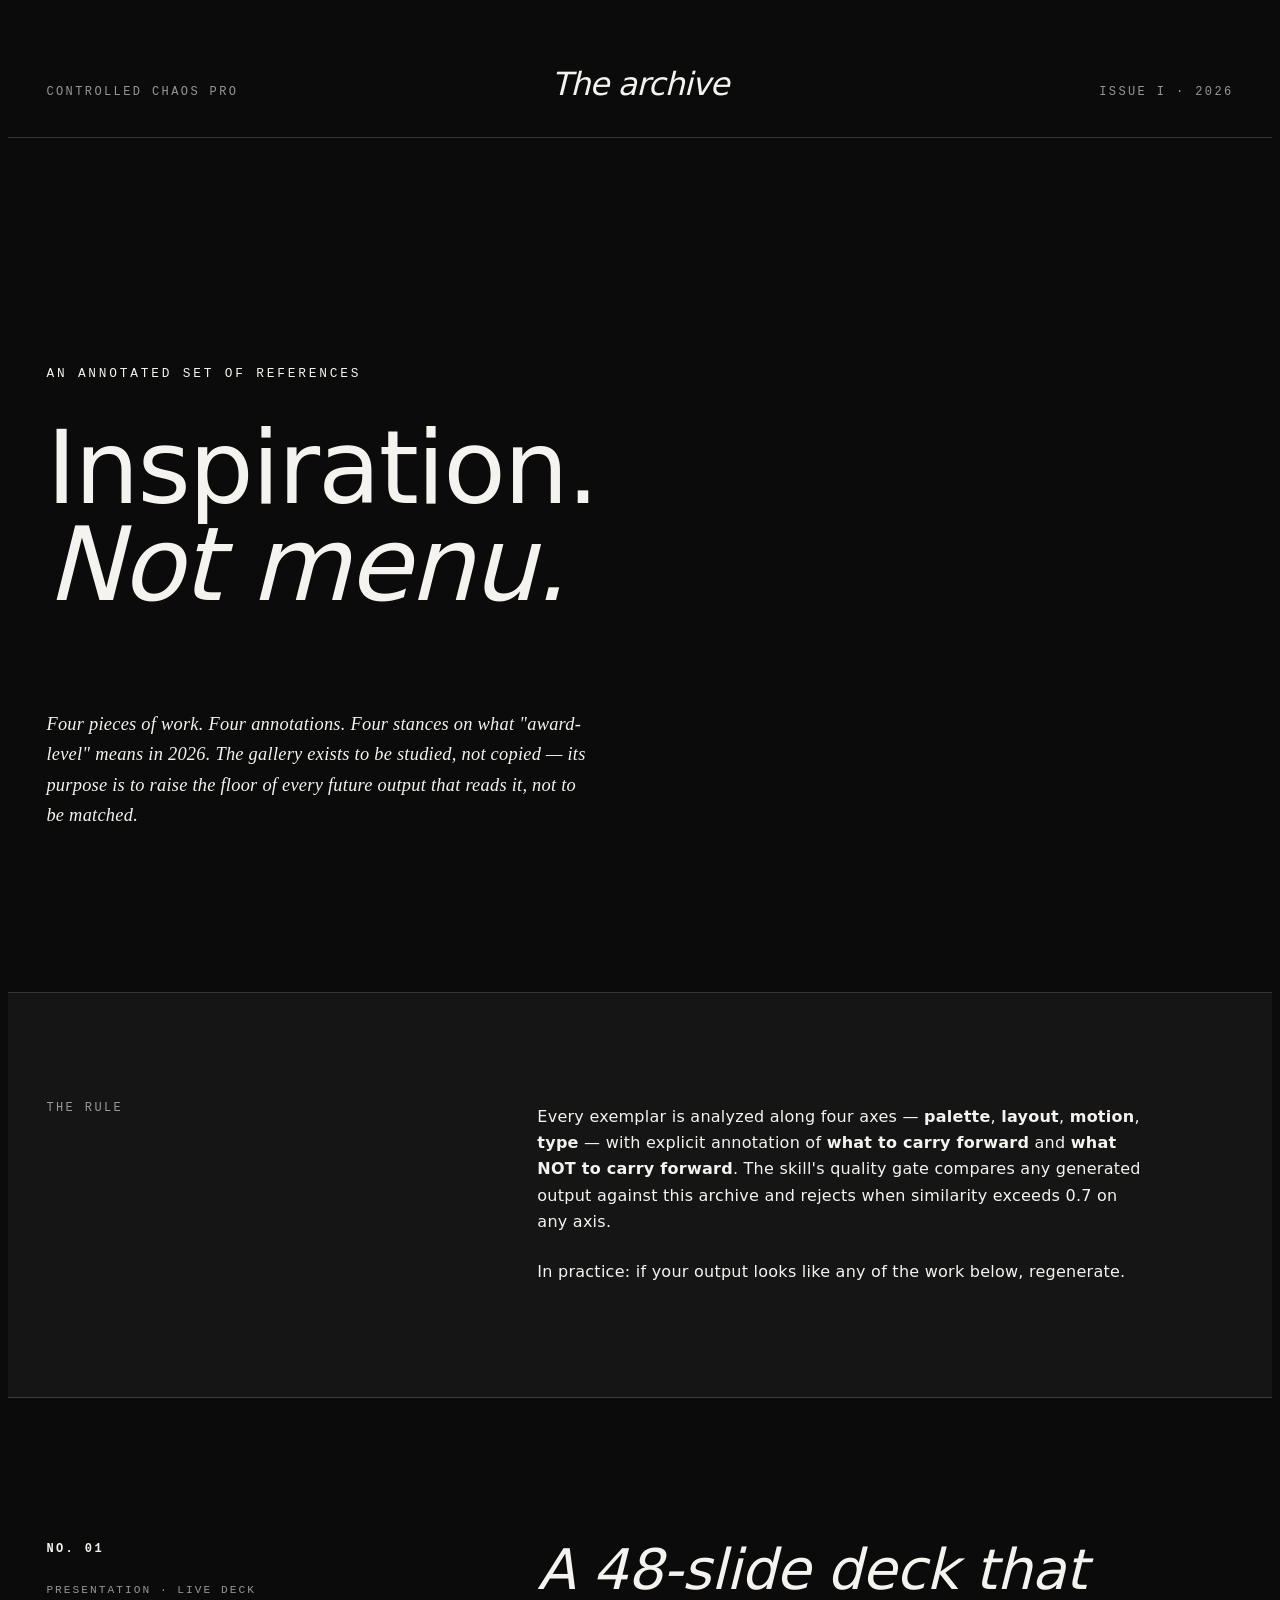
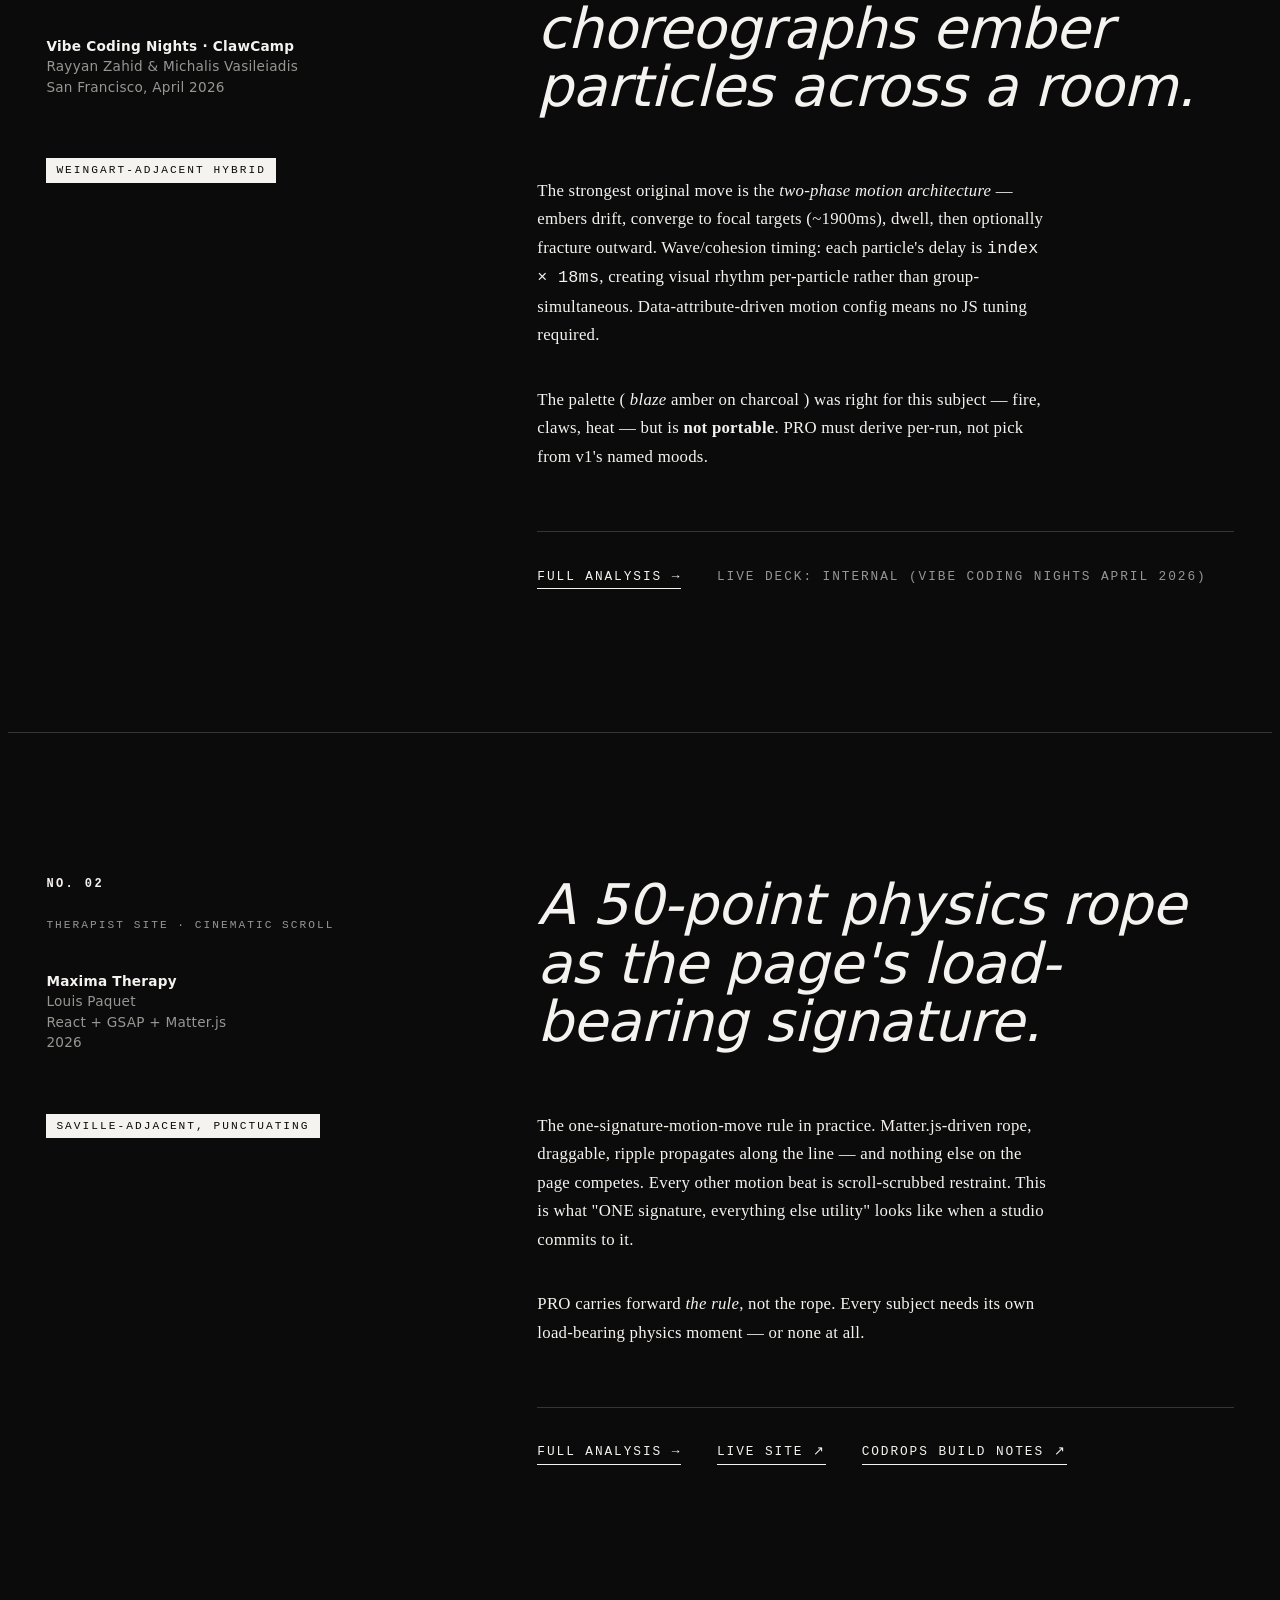
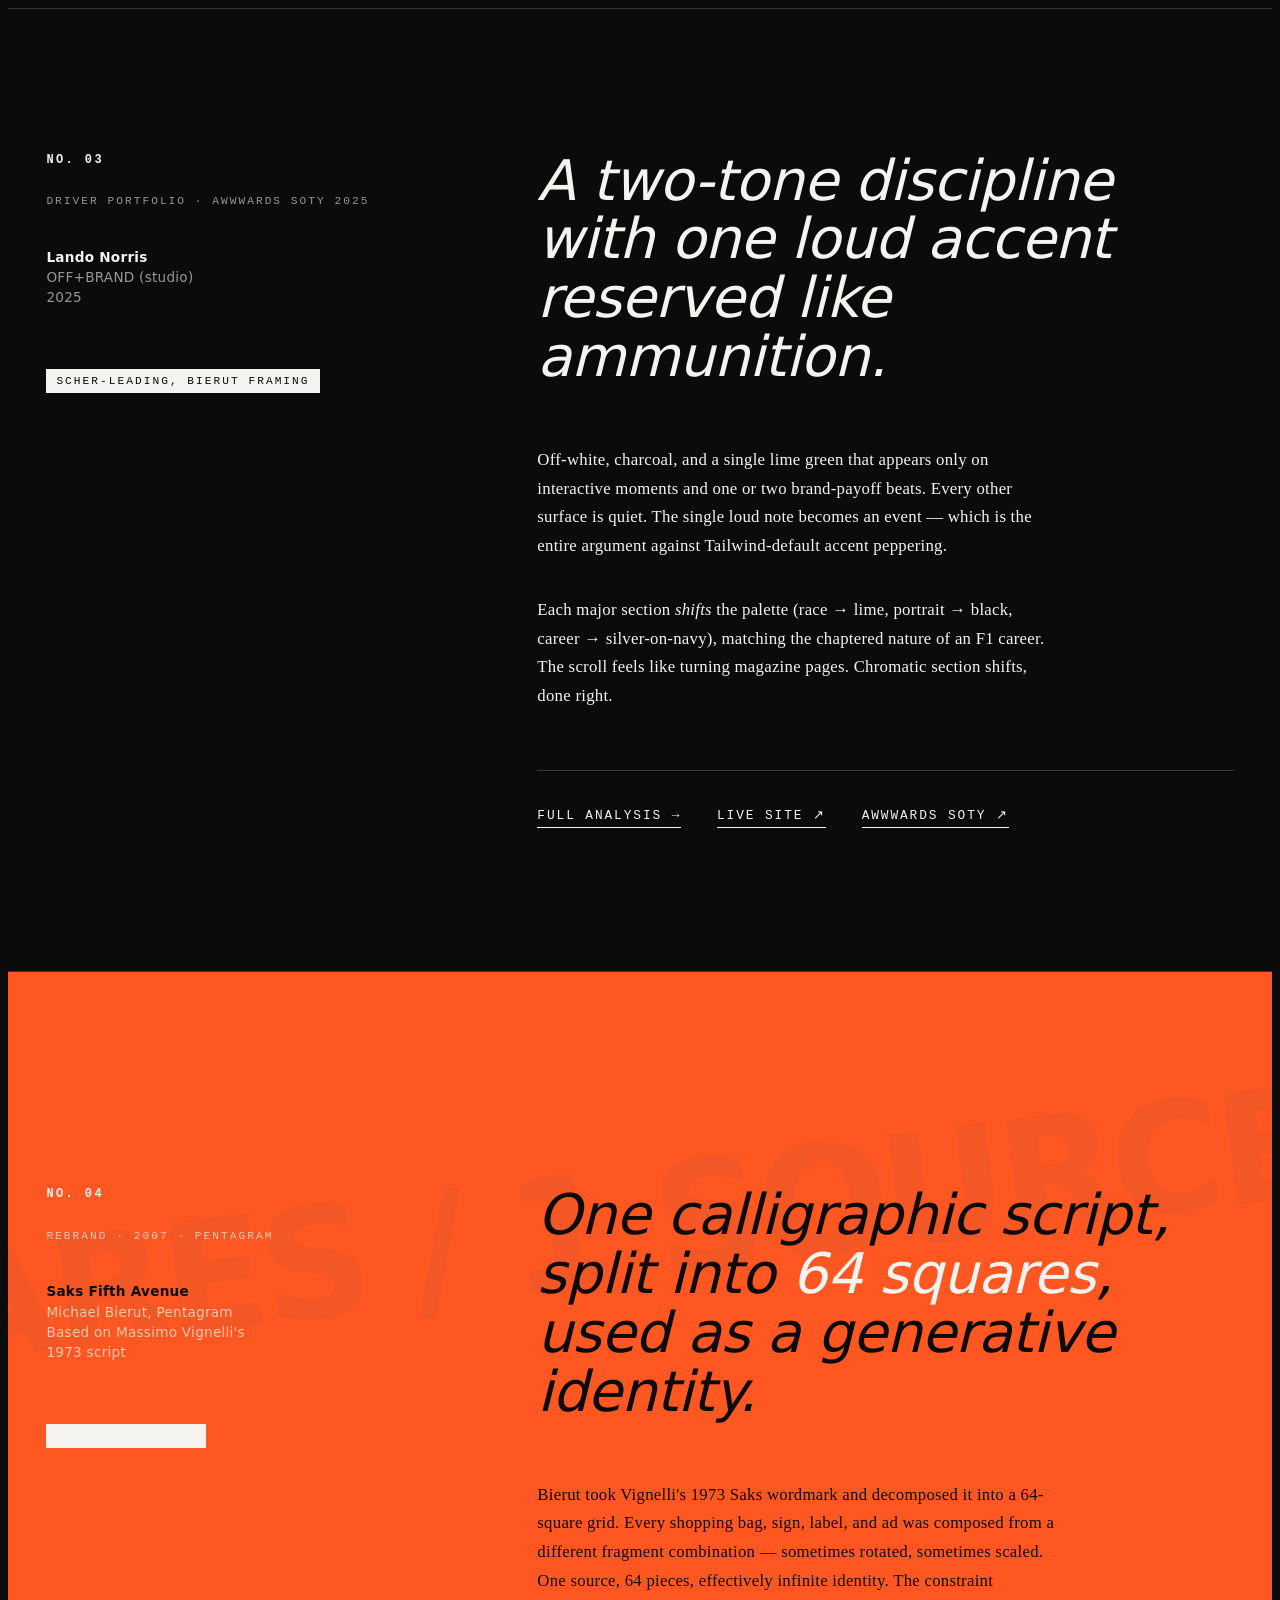
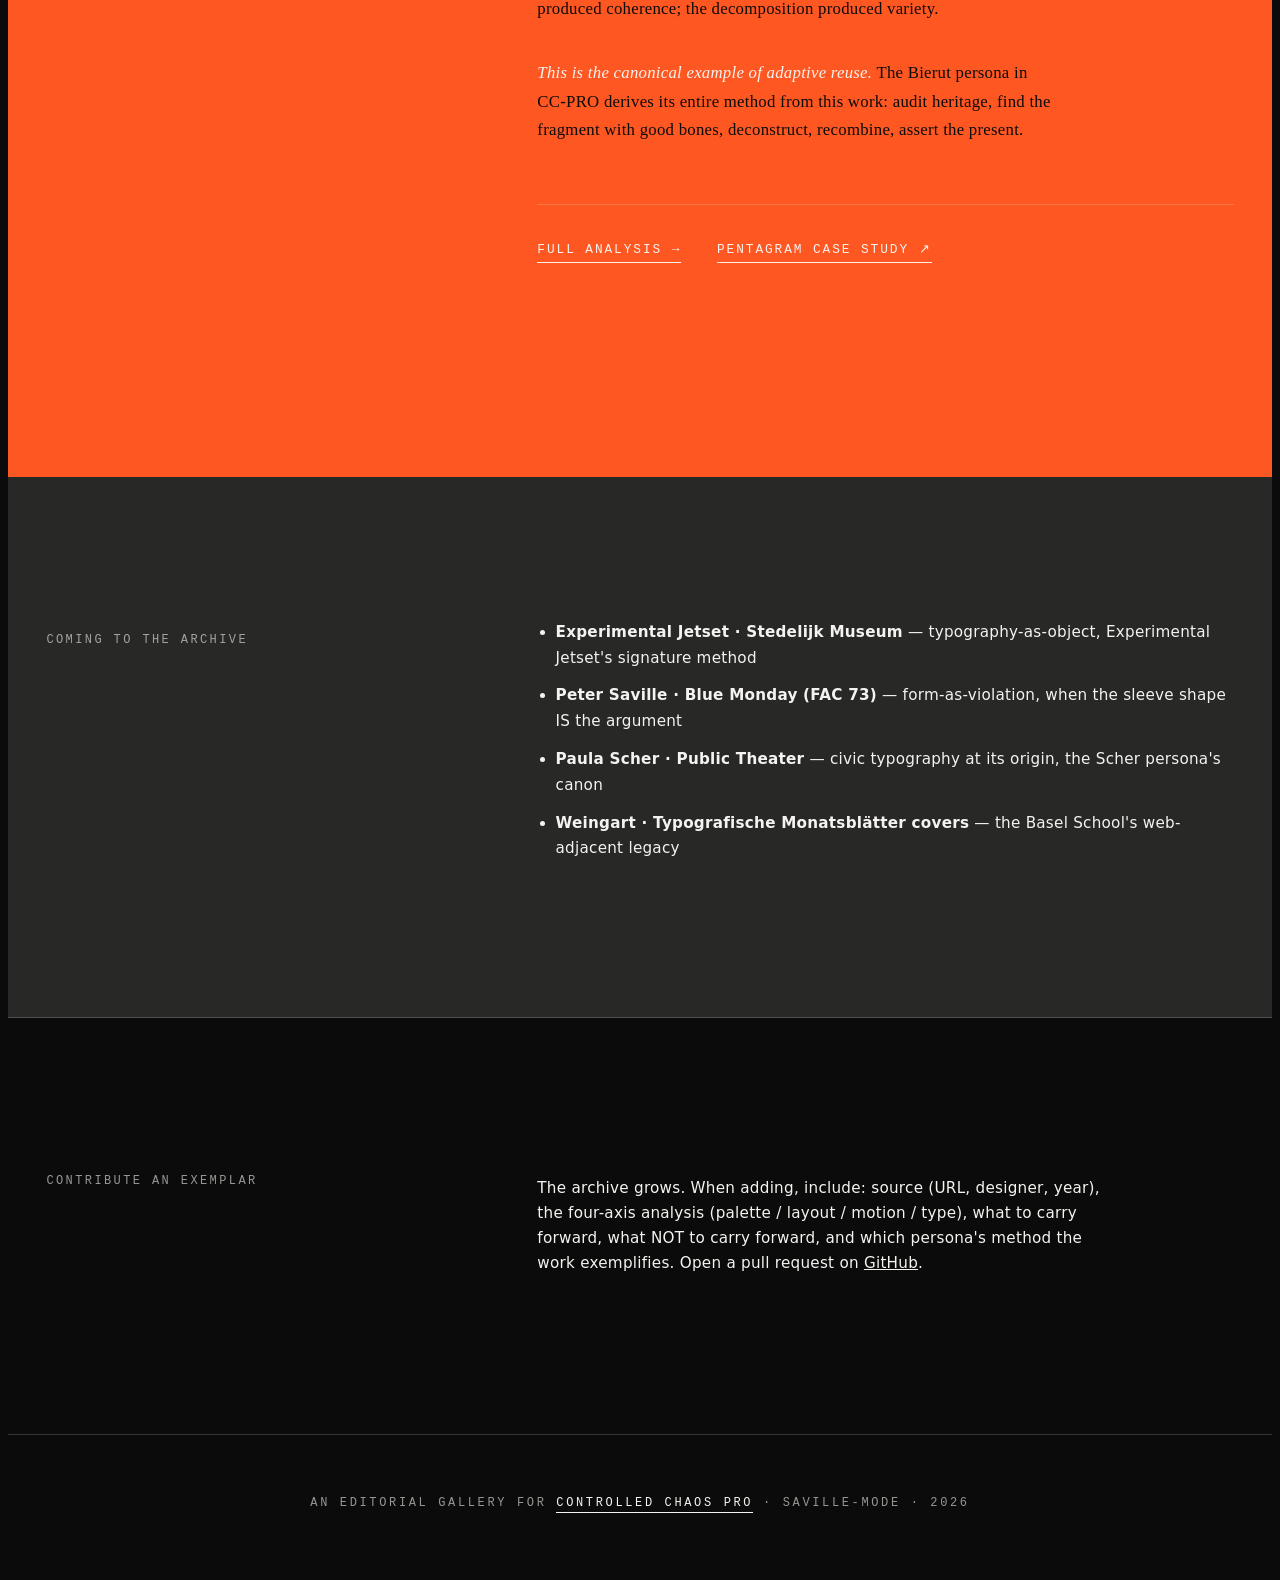
==== gallery/index.html @ a0f8e51d "Gallery: ship a visual editorial archive (Saville-mode) The gallery was text-only annotations. Every" ====
<!doctype html>
<html lang="en" style="
  --force-structure: 0.85;
  --force-density: 0.35;
  --force-warmth: 0.55;
  --force-stillness: 0.9;
  --force-volume: 0.3;
">
<head>
  <meta charset="utf-8">
  <title>The archive — annotated exemplars · Controlled Chaos PRO</title>
  <meta name="viewport" content="width=device-width, initial-scale=1">
  <meta name="description" content="The Controlled Chaos PRO gallery. Annotated exemplars of award-level web work — inspiration, not menu.">

  <!--
    PERSONA: Saville — source-before-style
    SUBJECT: The CC-PRO gallery itself — an archive of design heritage.
             Saville fits because the subject IS a set of sourced design
             artifacts; the page frames them editorially.
    METHOD:  Editorial treatment. Each exemplar as a sourced reference,
             framed with care, linked to its live site and its full
             analysis. No thumbnails (visual pattern-matching would
             defeat the "inspiration, not menu" rule).

    PALETTE DERIVATION: editorial warm-neutral. Paper cream, deep ink,
                        a sourced terracotta accent. Restraint first.
    TYPE:               editorial serif + clean sans. Two faces.
    MOTION CATEGORY:    ambient only — slow editorial fade-ins.
    MICROFEATURE:       editorial caption typography (Saville signature).
    DISCORD (Axiom II): one Weingart-mode section for the Saks exemplar
                        where the editorial voice breaks into layered
                        typography (the Bierut entry demands an honest
                        visual reference to the deconstruction method).
  -->

  <style>
    :root {
      --color-bg: #f4eedc;           /* editorial paper */
      --color-fg: #1c1a14;           /* ink */
      --color-accent: #a8543a;       /* terracotta — sourced warmth */
      --color-muted: #6b6558;
      --color-subtle: rgba(28, 26, 20, 0.06);
      --color-surface: rgba(168, 84, 58, 0.04);
      --color-border: rgba(28, 26, 20, 0.2);
      --color-discord: #1c1a14;

      --font-display: "Iowan Old Style", "Bembo", "Hoefler Text", Georgia, serif;
      --font-body: "Iowan Old Style", "Bembo", "Hoefler Text", Georgia, serif;
      --font-sans: "Inter", "Söhne", "Helvetica Neue", system-ui, sans-serif;
      --font-accent: "JetBrains Mono", ui-monospace, "SF Mono", monospace;
    }
  </style>

  <link rel="stylesheet" href="../tokens/forces.css">
  <link rel="stylesheet" href="../tokens/color.css">
  <link rel="stylesheet" href="../tokens/typography.css">
  <link rel="stylesheet" href="../tokens/layout.css">
  <link rel="stylesheet" href="../tokens/motion.css">

  <style>
    body {
      background: var(--color-bg);
      color: var(--color-fg);
      font-family: var(--font-body);
    }

    /* Masthead */
    .masthead {
      display: grid;
      grid-template-columns: 1fr auto 1fr;
      align-items: baseline;
      padding: var(--space-l) var(--gutter) var(--space-m);
      border-bottom: 1px solid var(--color-border);
      gap: var(--space-m);
    }
    .masthead__left,
    .masthead__right {
      font-family: var(--font-accent);
      font-size: 0.75rem;
      letter-spacing: 0.2em;
      text-transform: uppercase;
      color: var(--color-muted);
    }
    .masthead__right { text-align: right; }
    .masthead__title {
      font-family: var(--font-display);
      font-style: italic;
      font-weight: 400;
      font-size: clamp(1.4rem, 2.5vw, 2rem);
      margin: 0;
    }

    /* Hero */
    .hero {
      padding: var(--space-3xl) var(--gutter) var(--space-2xl);
      border-bottom: 1px solid var(--color-border);
    }
    .hero__kicker {
      font-family: var(--font-accent);
      font-size: 0.8rem;
      letter-spacing: 0.22em;
      text-transform: uppercase;
      color: var(--color-accent);
      margin-bottom: var(--space-m);
    }
    .hero__title {
      font-family: var(--font-display);
      font-weight: 400;
      font-size: clamp(3rem, 8vw, 7rem);
      line-height: 0.95;
      letter-spacing: -0.02em;
      margin: 0;
      max-width: 16ch;
    }
    .hero__title em {
      font-style: italic;
      color: var(--color-accent);
    }
    .hero__lede {
      margin-top: var(--space-xl);
      max-width: 60ch;
      font-size: 1.15rem;
      line-height: 1.65;
      color: var(--color-fg);
      font-style: italic;
    }

    /* The rule statement */
    .rule {
      padding: var(--space-xl) var(--gutter);
      border-bottom: 1px solid var(--color-border);
      background: var(--color-surface);
    }
    .rule__grid {
      display: grid;
      grid-template-columns: 1fr 2fr;
      gap: var(--space-2xl);
      max-width: 1200px;
      margin-inline: auto;
    }
    .rule__label {
      font-family: var(--font-accent);
      font-size: 0.75rem;
      letter-spacing: 0.2em;
      text-transform: uppercase;
      color: var(--color-muted);
    }
    .rule__body {
      font-family: var(--font-sans);
      font-size: 1rem;
      line-height: 1.65;
      color: var(--color-fg);
      max-width: 60ch;
    }
    .rule__body strong {
      color: var(--color-accent);
      font-weight: 600;
    }

    /* Exemplar entry */
    .entry {
      padding: var(--space-2xl) var(--gutter);
      border-bottom: 1px solid var(--color-border);
    }
    .entry__grid {
      display: grid;
      grid-template-columns: 1fr 2fr;
      gap: var(--space-2xl);
      max-width: 1200px;
      margin-inline: auto;
    }
    .entry__meta {
      display: flex;
      flex-direction: column;
      gap: var(--space-s);
    }
    .entry__num {
      font-family: var(--font-accent);
      font-size: 0.75rem;
      letter-spacing: 0.2em;
      text-transform: uppercase;
      color: var(--color-accent);
      font-weight: 700;
    }
    .entry__category {
      font-family: var(--font-accent);
      font-size: 0.7rem;
      letter-spacing: 0.18em;
      text-transform: uppercase;
      color: var(--color-muted);
    }
    .entry__attribution {
      font-family: var(--font-sans);
      font-size: 0.85rem;
      line-height: 1.5;
      color: var(--color-muted);
    }
    .entry__attribution strong {
      color: var(--color-fg);
      display: block;
      font-weight: 600;
    }
    .entry__title {
      font-family: var(--font-display);
      font-style: italic;
      font-weight: 400;
      font-size: clamp(2rem, 4.5vw, 3.5rem);
      line-height: 1.05;
      letter-spacing: -0.01em;
      margin: 0 0 var(--space-l);
    }
    .entry__annotation {
      font-size: 1.05rem;
      line-height: 1.7;
      color: var(--color-fg);
      max-width: 62ch;
      margin-bottom: var(--space-m);
    }
    .entry__annotation + .entry__annotation {
      margin-top: 0;
    }
    .entry__annotation em {
      color: var(--color-accent);
    }
    .entry__links {
      display: flex;
      flex-wrap: wrap;
      gap: var(--space-m);
      margin-top: var(--space-l);
      padding-top: var(--space-m);
      border-top: 1px solid var(--color-border);
      font-family: var(--font-accent);
      font-size: 0.8rem;
      letter-spacing: 0.15em;
      text-transform: uppercase;
    }
    .entry__links a {
      color: var(--color-accent);
      text-decoration: none;
      border-bottom: 1px solid var(--color-accent);
      padding-bottom: 2px;
      transition: opacity 200ms var(--ease-out);
    }
    .entry__links a:hover { opacity: 0.6; }
    .entry__links span {
      color: var(--color-muted);
      border-bottom: 1px solid transparent;
    }

    /* Persona tag — small editorial detail */
    .entry__persona {
      display: inline-block;
      font-family: var(--font-accent);
      font-size: 0.7rem;
      letter-spacing: 0.18em;
      text-transform: uppercase;
      color: var(--color-bg);
      background: var(--color-fg);
      padding: 4px 10px;
      margin-top: var(--space-s);
      align-self: flex-start;
    }

    /* DISCORD — Weingart-mode entry for Saks 2007 */
    .entry--discord {
      background: var(--color-discord);
      color: var(--color-bg);
      padding: var(--space-3xl) var(--gutter);
      border: none;
      position: relative;
      overflow: hidden;
    }
    .entry--discord .entry__num { color: var(--color-accent); }
    .entry--discord .entry__category,
    .entry--discord .entry__attribution,
    .entry--discord .entry__annotation {
      color: rgba(244, 238, 220, 0.75);
    }
    .entry--discord .entry__attribution strong { color: var(--color-bg); }
    .entry--discord .entry__title {
      color: var(--color-bg);
    }
    .entry--discord .entry__title em {
      color: var(--color-accent);
      font-style: italic;
    }
    .entry--discord .entry__annotation { color: var(--color-bg); }
    .entry--discord .entry__annotation em { color: var(--color-accent); }
    .entry--discord .entry__links {
      border-top-color: rgba(244, 238, 220, 0.2);
    }
    .entry--discord .entry__links a {
      color: var(--color-accent);
      border-bottom-color: var(--color-accent);
    }
    .entry--discord .entry__persona {
      background: var(--color-accent);
      color: var(--color-fg);
    }
    .entry--discord::before {
      content: "64 SQUARES / 1 SOURCE";
      position: absolute;
      top: 20%;
      right: -4%;
      font-family: var(--font-display);
      font-size: clamp(5rem, 12vw, 12rem);
      font-weight: 900;
      letter-spacing: -0.04em;
      color: rgba(168, 84, 58, 0.15);
      transform: rotate(-7deg);
      pointer-events: none;
      z-index: 0;
      line-height: 0.9;
      white-space: nowrap;
    }
    .entry--discord .entry__grid { position: relative; z-index: 1; }

    /* Roadmap / how to contribute */
    .footer-section {
      padding: var(--space-2xl) var(--gutter);
      border-bottom: 1px solid var(--color-border);
      background: var(--color-subtle);
    }
    .footer-section__grid {
      display: grid;
      grid-template-columns: 1fr 2fr;
      gap: var(--space-2xl);
      max-width: 1200px;
      margin-inline: auto;
    }
    .footer-section__label {
      font-family: var(--font-accent);
      font-size: 0.75rem;
      letter-spacing: 0.2em;
      text-transform: uppercase;
      color: var(--color-muted);
    }
    .footer-section ul {
      font-family: var(--font-sans);
      font-size: 0.95rem;
      line-height: 1.7;
      color: var(--color-fg);
      padding-left: 1.2em;
      margin: 0;
    }
    .footer-section li { margin-bottom: var(--space-2xs); }
    .footer-section li em { color: var(--color-accent); font-style: normal; font-weight: 600; }

    /* Signoff */
    .signoff {
      padding: var(--space-l) var(--gutter);
      text-align: center;
      font-family: var(--font-accent);
      font-size: 0.75rem;
      letter-spacing: 0.22em;
      text-transform: uppercase;
      color: var(--color-muted);
    }
    .signoff a {
      color: var(--color-accent);
      text-decoration: none;
      border-bottom: 1px solid var(--color-accent);
      padding-bottom: 2px;
    }

    @media (max-width: 768px) {
      .rule__grid,
      .entry__grid,
      .footer-section__grid { grid-template-columns: 1fr; gap: var(--space-m); }
      .masthead { grid-template-columns: 1fr; text-align: left; }
      .masthead__right { text-align: left; }
      .entry--discord::before { font-size: 4rem; opacity: 0.2; }
    }
  </style>
</head>

<body>

  <!-- MASTHEAD -->
  <header class="masthead">
    <span class="masthead__left">Controlled Chaos PRO</span>
    <h1 class="masthead__title">The archive</h1>
    <span class="masthead__right">Issue I · 2026</span>
  </header>

  <!-- HERO -->
  <section class="hero">
    <p class="hero__kicker m-reveal">An annotated set of references</p>
    <h2 class="hero__title m-reveal">
      Inspiration.<br>
      <em>Not menu.</em>
    </h2>
    <p class="hero__lede m-reveal">
      Four pieces of work. Four annotations. Four stances on what "award-level" means in 2026. The gallery exists to be studied, not copied — its purpose is to raise the floor of every future output that reads it, not to be matched.
    </p>
  </section>

  <!-- THE RULE -->
  <section class="rule">
    <div class="rule__grid">
      <p class="rule__label m-reveal">The rule</p>
      <div class="rule__body m-reveal">
        <p>
          Every exemplar is analyzed along four axes — <strong>palette</strong>, <strong>layout</strong>, <strong>motion</strong>, <strong>type</strong> — with explicit annotation of <strong>what to carry forward</strong> and <strong>what NOT to carry forward</strong>. The skill's quality gate compares any generated output against this archive and rejects when similarity exceeds 0.7 on any axis.
        </p>
        <p style="margin-top: var(--space-s);">
          In practice: if your output looks like any of the work below, regenerate.
        </p>
      </div>
    </div>
  </section>

  <!-- ENTRY 01 — ClawCamp -->
  <article class="entry">
    <div class="entry__grid">
      <div class="entry__meta m-reveal">
        <span class="entry__num">No. 01</span>
        <span class="entry__category">Presentation · Live deck</span>
        <p class="entry__attribution">
          <strong>Vibe Coding Nights · ClawCamp</strong>
          Rayyan Zahid &amp; Michalis Vasileiadis<br>
          San Francisco, April 2026
        </p>
        <span class="entry__persona">Weingart-adjacent hybrid</span>
      </div>

      <div class="m-reveal">
        <h3 class="entry__title">A 48-slide deck that choreographs <em>ember particles</em> across a room.</h3>
        <p class="entry__annotation">
          The strongest original move is the <em>two-phase motion architecture</em> — embers drift, converge to focal targets (~1900ms), dwell, then optionally fracture outward. Wave/cohesion timing: each particle's delay is <code>index × 18ms</code>, creating visual rhythm per-particle rather than group-simultaneous. Data-attribute-driven motion config means no JS tuning required.
        </p>
        <p class="entry__annotation">
          The palette ( <em>blaze</em> amber on charcoal ) was right for this subject — fire, claws, heat — but is <strong>not portable</strong>. PRO must derive per-run, not pick from v1's named moods.
        </p>
        <nav class="entry__links">
          <a href="./clawcamp.md">Full analysis →</a>
          <span>Live deck: internal (Vibe Coding Nights April 2026)</span>
        </nav>
      </div>
    </div>
  </article>

  <!-- ENTRY 02 — Maxima Therapy -->
  <article class="entry">
    <div class="entry__grid">
      <div class="entry__meta m-reveal">
        <span class="entry__num">No. 02</span>
        <span class="entry__category">Therapist site · Cinematic scroll</span>
        <p class="entry__attribution">
          <strong>Maxima Therapy</strong>
          Louis Paquet<br>
          React + GSAP + Matter.js<br>
          2026
        </p>
        <span class="entry__persona">Saville-adjacent, punctuating</span>
      </div>

      <div class="m-reveal">
        <h3 class="entry__title">A 50-point <em>physics rope</em> as the page's load-bearing signature.</h3>
        <p class="entry__annotation">
          The one-signature-motion-move rule in practice. Matter.js-driven rope, draggable, ripple propagates along the line — and nothing else on the page competes. Every other motion beat is scroll-scrubbed restraint. This is what "ONE signature, everything else utility" looks like when a studio commits to it.
        </p>
        <p class="entry__annotation">
          PRO carries forward <em>the rule</em>, not the rope. Every subject needs its own load-bearing physics moment — or none at all.
        </p>
        <nav class="entry__links">
          <a href="./maxima-therapy.md">Full analysis →</a>
          <a href="https://maxima-therapy.com" target="_blank" rel="noopener">Live site ↗</a>
          <a href="https://tympanus.net/codrops/2026/04/06/building-the-maxima-therapy-website-react-gsap-and-dabbling-with-ai/" target="_blank" rel="noopener">Codrops build notes ↗</a>
        </nav>
      </div>
    </div>
  </article>

  <!-- ENTRY 03 — Lando Norris -->
  <article class="entry">
    <div class="entry__grid">
      <div class="entry__meta m-reveal">
        <span class="entry__num">No. 03</span>
        <span class="entry__category">Driver portfolio · Awwwards SOTY 2025</span>
        <p class="entry__attribution">
          <strong>Lando Norris</strong>
          OFF+BRAND (studio)<br>
          2025
        </p>
        <span class="entry__persona">Scher-leading, Bierut framing</span>
      </div>

      <div class="m-reveal">
        <h3 class="entry__title">A <em>two-tone discipline</em> with one loud accent reserved like ammunition.</h3>
        <p class="entry__annotation">
          Off-white, charcoal, and a single lime green that appears only on interactive moments and one or two brand-payoff beats. Every other surface is quiet. The single loud note becomes an event — which is the entire argument against Tailwind-default accent peppering.
        </p>
        <p class="entry__annotation">
          Each major section <em>shifts</em> the palette (race → lime, portrait → black, career → silver-on-navy), matching the chaptered nature of an F1 career. The scroll feels like turning magazine pages. Chromatic section shifts, done right.
        </p>
        <nav class="entry__links">
          <a href="./lando-norris.md">Full analysis →</a>
          <a href="https://landonorris.com" target="_blank" rel="noopener">Live site ↗</a>
          <a href="https://www.awwwards.com/annual-awards-2025/site-of-the-year" target="_blank" rel="noopener">Awwwards SOTY ↗</a>
        </nav>
      </div>
    </div>
  </article>

  <!-- ENTRY 04 — Saks 2007 (DISCORD — the one Weingart-mode entry) -->
  <article class="entry entry--discord">
    <div class="entry__grid">
      <div class="entry__meta m-reveal">
        <span class="entry__num">No. 04</span>
        <span class="entry__category">Rebrand · 2007 · Pentagram</span>
        <p class="entry__attribution">
          <strong>Saks Fifth Avenue</strong>
          Michael Bierut, Pentagram<br>
          Based on Massimo Vignelli's<br>
          1973 script
        </p>
        <span class="entry__persona">The Bierut canon</span>
      </div>

      <div class="m-reveal">
        <h3 class="entry__title">
          One calligraphic script, split into <em>64 squares</em>, used as a generative identity.
        </h3>
        <p class="entry__annotation">
          Bierut took Vignelli's 1973 Saks wordmark and decomposed it into a 64-square grid. Every shopping bag, sign, label, and ad was composed from a different fragment combination — sometimes rotated, sometimes scaled. One source, 64 pieces, effectively infinite identity. The constraint produced coherence; the decomposition produced variety.
        </p>
        <p class="entry__annotation">
          <em>This is the canonical example of adaptive reuse.</em> The Bierut persona in CC-PRO derives its entire method from this work: audit heritage, find the fragment with good bones, deconstruct, recombine, assert the present.
        </p>
        <nav class="entry__links">
          <a href="./saks-2007.md">Full analysis →</a>
          <a href="https://www.pentagram.com/work/saks-fifth-avenue" target="_blank" rel="noopener">Pentagram case study ↗</a>
        </nav>
      </div>
    </div>
  </article>

  <!-- ROADMAP -->
  <section class="footer-section">
    <div class="footer-section__grid">
      <p class="footer-section__label m-reveal">Coming to the archive</p>
      <div class="m-reveal">
        <ul>
          <li><em>Experimental Jetset · Stedelijk Museum</em> — typography-as-object, Experimental Jetset's signature method</li>
          <li><em>Peter Saville · Blue Monday (FAC 73)</em> — form-as-violation, when the sleeve shape IS the argument</li>
          <li><em>Paula Scher · Public Theater</em> — civic typography at its origin, the Scher persona's canon</li>
          <li><em>Weingart · Typografische Monatsblätter covers</em> — the Basel School's web-adjacent legacy</li>
        </ul>
      </div>
    </div>
  </section>

  <!-- HOW TO CONTRIBUTE -->
  <section class="footer-section" style="background: var(--color-bg);">
    <div class="footer-section__grid">
      <p class="footer-section__label m-reveal">Contribute an exemplar</p>
      <div class="m-reveal">
        <p style="font-family: var(--font-sans); font-size: 0.95rem; line-height: 1.65; color: var(--color-fg); max-width: 60ch;">
          The archive grows. When adding, include: source (URL, designer, year), the four-axis analysis (palette / layout / motion / type), what to carry forward, what NOT to carry forward, and which persona's method the work exemplifies. Open a pull request on <a href="https://github.com/RayyanZahid/controlled-chaos-pro" style="color: var(--color-accent);">GitHub</a>.
        </p>
      </div>
    </div>
  </section>

  <!-- SIGNOFF -->
  <footer class="signoff">
    An editorial gallery for <a href="../SKILL.md">Controlled Chaos PRO</a> · Saville-mode · 2026
  </footer>

  <script>
    const io = new IntersectionObserver((entries) => {
      entries.forEach(entry => {
        if (entry.isIntersecting) entry.target.classList.add('--visible');
      });
    }, { threshold: 0.15, rootMargin: '0px 0px -8% 0px' });

    document.querySelectorAll('.m-reveal, .m-stagger, .m-clip-up, .m-scale-in')
      .forEach(el => io.observe(el));
  </script>
</body>
</html>
---- tokens/forces.css ----
/* ==========================================================================
   Forces — continuous spectrums that derive every downstream value.

   A composition is a position on 5 spectrums (0 to 1). Setting the forces
   automatically derives spacing, radius, tracking, motion duration,
   border weight, contrast — via calc() without additional CSS.

   PRO note: v1's named presets (kinetic, brutalist, swiss, etc.) are
   intentionally removed. Forces are set PER-COMPOSITION on <html> by the
   generator, based on the subject and chosen persona — never from a menu.
   ========================================================================== */

:root {
  /* ---- The 5 spectrums (0 = left pole, 1 = right pole) ---- */

  /* Structure ↔ Disruption
     0 = pure chaos (Weingart violation zone)
     1 = rigid grid (Swiss, Rams) */
  --force-structure: 0.5;

  /* Density ↔ Breath
     0 = airy editorial space (Saville)
     1 = packed information density */
  --force-density: 0.5;

  /* Warmth ↔ Edge
     0 = cold/mechanical (Rams)
     1 = organic/human (Saville, Bierut) */
  --force-warmth: 0.5;

  /* Stillness ↔ Motion
     0 = kinetic (Weingart)
     1 = monumental calm (Rams, Saville) */
  --force-stillness: 0.5;

  /* Whisper ↔ Shout
     0 = barely there (Rams)
     1 = maximum volume (Scher, Weingart) */
  --force-volume: 0.5;

  /* ---- Derived values — recalculate automatically when forces change ---- */

  /* Spacing scale (density inverse — airy = larger spaces) */
  --force-space-scale: calc(1 + (1 - var(--force-density)) * 0.75);

  /* Border radius (warmth — cold = sharp, warm = rounded) */
  --force-radius-base: calc(var(--force-warmth) * 8px);
  --force-radius-lg: calc(var(--force-warmth) * 16px);

  /* Letter tracking (volume inverse — whisper = loose, shout = tight) */
  --force-tracking-body: calc((1 - var(--force-volume)) * 0.02em);
  --force-tracking-display: calc(-0.02em - var(--force-volume) * 0.03em);

  /* Motion duration scale (stillness — kinetic = fast, monumental = slow) */
  --force-motion-scale: calc(0.4 + var(--force-stillness) * 1.4);

  /* Border weight (structure — chaos = hairline, rigid = heavy) */
  --force-border-weight: calc(0.5px + var(--force-structure) * 1.5px);

  /* Line height (density inverse — airy = loose, packed = tight) */
  --force-leading: calc(1.2 + (1 - var(--force-density)) * 0.4);

  /* Hierarchy compression (volume — whisper = flat, shout = dramatic scale jumps) */
  --force-hierarchy: calc(1 + var(--force-volume) * 1.5);
}

/* Reduced motion — scale all force-derived durations to instant */
@media (prefers-reduced-motion: reduce) {
  :root {
    --force-motion-scale: 0.01;
  }
}
---- tokens/color.css ----
/* ==========================================================================
   Color — primitives for subject-derived palette composition.

   PRO philosophy: there are NO named moods here. v1 shipped 8 (void, dusk,
   signal, earth, frost, blaze, bruise, concrete) — PRO rejects that because
   menu selection is the primary source of pattern fatigue.

   This file provides the MACHINERY for palette composition. Per-composition
   palettes are derived from the subject (Saville from an anchor; Bierut from
   heritage) and set as inline CSS variables on :root or a scoped element.

   The generator sets the following per composition:
     --color-bg, --color-fg, --color-accent, --color-muted,
     --color-subtle, --color-surface, --color-border, --color-discord

   Fallbacks below use an achromatic safety net so the page renders before
   subject-derived palette is applied.
   ========================================================================== */

:root {
  /* Achromatic defaults — render safely before generator sets subject palette */
  --color-bg: #0b0b0b;
  --color-fg: #f5f3ef;
  --color-accent: #f5f3ef;
  --color-muted: rgba(245, 243, 239, 0.6);
  --color-subtle: rgba(245, 243, 239, 0.12);
  --color-surface: rgba(245, 243, 239, 0.04);
  --color-border: rgba(245, 243, 239, 0.18);
  --color-discord: #ff5722;

  /* Contrast token — derived from force-volume for accent boost */
  --color-accent-boost: calc(var(--force-volume, 0.5) * 0.2);
}

/* ---- Base page ---- */

html, body {
  background: var(--color-bg);
  color: var(--color-fg);
}

/* ---- Selection — cheapest craft-read on the list ---- */

::selection {
  background: var(--color-accent);
  color: var(--color-bg);
  text-shadow: none;
}

/* ---- Grain overlay primitive ----
   Use deliberately, not by default. Dark-field heroes only.
   Apply by adding data-grain="true" to <html> or a scoped element.
   Weighted at 3% — adjust per composition (2-4% is the safe range). */

[data-grain="true"]::after {
  content: "";
  position: fixed;
  inset: 0;
  pointer-events: none;
  z-index: 999;
  opacity: 0.03;
  background-image: url("data:image/svg+xml;utf8,<svg xmlns='http://www.w3.org/2000/svg' width='200' height='200'><filter id='n'><feTurbulence type='fractalNoise' baseFrequency='0.85' numOctaves='2' stitchTiles='stitch'/></filter><rect width='100%25' height='100%25' filter='url(%23n)'/></svg>");
  mix-blend-mode: overlay;
}

/* ---- Focus ring — always subject-palette aware ---- */

:focus-visible {
  outline: 2px solid var(--color-accent);
  outline-offset: 3px;
}

/* ---- Utility classes for when subject palette is set ---- */

.bg-surface { background: var(--color-surface); }
.bg-bg { background: var(--color-bg); }
.fg-muted { color: var(--color-muted); }
.fg-accent { color: var(--color-accent); }
.fg-discord { color: var(--color-discord); }
.border { border: var(--force-border-weight, 1px) solid var(--color-border); }

/* ==========================================================================
   How to derive a palette (for the generator — read when composing)

   1. Saville — from a cultural anchor:
      - Sample 3-5 colors directly from the anchor image
      - Set --color-bg from the anchor's dominant background
      - Set --color-fg from its highest-contrast foreground
      - Set --color-accent from its brightest/most specific color
      - Set --color-discord from a color the anchor hints at but doesn't foreground
        (if roses: a single thorn-green streak; if a manifesto: redaction black)

   2. Scher — from the civic-scale phrase:
      - High contrast always. Two non-colors + one loud accent.
      - The accent is reserved for the phrase only or the CTA only — never both

   3. Rams — restraint:
      - Near-monochromatic. One accent at most, used only for interactive states.
      - Achromatic defaults above are already Rams-compatible

   4. Weingart — CMYK printer misregistration:
      - 2-3 colors with one deliberately "off-register" accent
      - Consider setting --color-discord to a color shifted 2-4° on the hue wheel
        from --color-accent (creates the aberration effect)

   5. Bierut — from heritage:
      - Audit existing brand assets
      - Sample directly from archival materials
      - Never invent; always extract

   The generator MUST justify every color choice against the subject.
   If a color cannot be defended, it is the wrong color.
   ========================================================================== */
---- tokens/typography.css ----
/* ==========================================================================
   Typography — voice primitives, not preset menus.

   PRO philosophy: v1 shipped 5 named voices (monument, editorial, swiss,
   brutalist, expressive) coupled to specific typefaces. PRO provides the
   CLASSES and the PROPERTIES but expects the generator to set the actual
   font-family per composition, derived from the subject.

   Setting --font-display, --font-body, --font-accent on :root is the
   generator's responsibility (e.g., Saville might set these to a 1970s
   Grotesque + Garamond; Weingart might set them to Helvetica Neue + Times).

   This file provides:
     - A fluid type scale (viewport-responsive)
     - Tracking and leading utilities
     - Optical-sizing and weight utilities
     - Composition primitives (eyebrow, caption, pull-quote)
   ========================================================================== */

:root {
  /* Font family roles — generator sets these per composition.
     Fallbacks are system-ui so unset pages render readably. */
  --font-display: ui-sans-serif, system-ui, -apple-system, sans-serif;
  --font-body: ui-serif, Georgia, "Times New Roman", serif;
  --font-accent: ui-monospace, "SF Mono", "Menlo", monospace;

  /* Fluid type scale — clamp(min, preferred, max)
     Scale is multiplied by --force-hierarchy from forces.css */
  --type-micro: clamp(0.68rem, 0.65rem + 0.2vw, 0.75rem);
  --type-caption: clamp(0.78rem, 0.72rem + 0.35vw, 0.9rem);
  --type-body-small: clamp(0.875rem, 0.82rem + 0.35vw, 1rem);
  --type-body: clamp(1rem, 0.94rem + 0.4vw, 1.125rem);
  --type-lede: clamp(1.25rem, 1.15rem + 0.6vw, 1.5rem);
  --type-subhead: clamp(1.75rem, 1.5rem + 1.3vw, 2.5rem);
  --type-headline: clamp(2.5rem, 2rem + 2.8vw, 4.5rem);
  --type-display: clamp(4rem, 3rem + 6vw, 8rem);
  --type-massive: clamp(6rem, 4rem + 12vw, 15rem);
  --type-civic: clamp(8rem, 5rem + 18vw, 22rem);

  /* Letter-tracking scale */
  --tracking-mega: -0.04em;
  --tracking-tight: -0.02em;
  --tracking-snug: -0.01em;
  --tracking-normal: 0;
  --tracking-wide: 0.04em;
  --tracking-wider: 0.08em;
  --tracking-widest: 0.16em;

  /* Leading scale */
  --leading-crush: 0.9;
  --leading-tight: 1.05;
  --leading-snug: 1.2;
  --leading-normal: 1.4;
  --leading-relaxed: 1.6;
  --leading-loose: 1.8;

  /* Weights (for variable fonts) */
  --weight-thin: 100;
  --weight-light: 300;
  --weight-regular: 400;
  --weight-medium: 500;
  --weight-semibold: 600;
  --weight-bold: 700;
  --weight-black: 900;

  /* Reading measure */
  --measure-narrow: 35ch;
  --measure-body: 55ch;
  --measure-wide: 75ch;
}

/* ==========================================================================
   Voice composition classes — generator COMPOSES these, not picks a preset.

   Each class sets ONE dimension (family OR scale OR weight OR tracking).
   Apply multiple classes to compose a voice. A Saville eyebrow might be:
     class="t-accent t-caption t-wide t-smallcaps"
   A Scher headline might be:
     class="t-display t-civic t-tight t-black"
   ========================================================================== */

/* ---- Family role ---- */
.t-display { font-family: var(--font-display); }
.t-body { font-family: var(--font-body); }
.t-accent { font-family: var(--font-accent); }

/* ---- Scale ---- */
.t-micro { font-size: var(--type-micro); }
.t-caption { font-size: var(--type-caption); }
.t-body-small { font-size: var(--type-body-small); }
.t-body { font-size: var(--type-body); }
.t-lede { font-size: var(--type-lede); }
.t-subhead { font-size: var(--type-subhead); }
.t-headline { font-size: var(--type-headline); }
.t-display-size { font-size: var(--type-display); }
.t-massive { font-size: var(--type-massive); }
.t-civic { font-size: var(--type-civic); }

/* ---- Weight ---- */
.t-thin { font-weight: var(--weight-thin); }
.t-light { font-weight: var(--weight-light); }
.t-regular { font-weight: var(--weight-regular); }
.t-medium { font-weight: var(--weight-medium); }
.t-semibold { font-weight: var(--weight-semibold); }
.t-bold { font-weight: var(--weight-bold); }
.t-black { font-weight: var(--weight-black); }

/* ---- Tracking ---- */
.t-track-mega { letter-spacing: var(--tracking-mega); }
.t-track-tight { letter-spacing: var(--tracking-tight); }
.t-track-snug { letter-spacing: var(--tracking-snug); }
.t-track-normal { letter-spacing: var(--tracking-normal); }
.t-track-wide { letter-spacing: var(--tracking-wide); }
.t-track-wider { letter-spacing: var(--tracking-wider); }
.t-track-widest { letter-spacing: var(--tracking-widest); }

/* ---- Leading ---- */
.t-lead-crush { line-height: var(--leading-crush); }
.t-lead-tight { line-height: var(--leading-tight); }
.t-lead-snug { line-height: var(--leading-snug); }
.t-lead-normal { line-height: var(--leading-normal); }
.t-lead-relaxed { line-height: var(--leading-relaxed); }

/* ---- Style ---- */
.t-italic { font-style: italic; }
.t-smallcaps { font-variant: small-caps; letter-spacing: var(--tracking-wider); }
.t-uppercase { text-transform: uppercase; }
.t-lowercase { text-transform: lowercase; }

/* ---- Measure ---- */
.t-measure-narrow { max-width: var(--measure-narrow); }
.t-measure-body { max-width: var(--measure-body); }
.t-measure-wide { max-width: var(--measure-wide); }

/* ==========================================================================
   Composition primitives — named compositions that recur across personas
   but remain overridable per subject.
   ========================================================================== */

/* Eyebrow — small, wide-tracked, often uppercase */
.eyebrow {
  font-family: var(--font-accent);
  font-size: var(--type-caption);
  font-weight: var(--weight-medium);
  letter-spacing: var(--tracking-widest);
  text-transform: uppercase;
  color: var(--color-muted);
}

/* Caption — editorial support text */
.caption {
  font-family: var(--font-body);
  font-size: var(--type-caption);
  font-style: italic;
  line-height: var(--leading-snug);
  color: var(--color-muted);
}

/* Pull-quote — hanging-indent decorative */
.pull-quote {
  font-family: var(--font-body);
  font-size: var(--type-subhead);
  line-height: var(--leading-snug);
  font-style: italic;
  max-width: var(--measure-body);
  padding-left: 2ch;
  border-left: var(--force-border-weight) solid var(--color-accent);
}

/* Base body treatment */
body {
  font-family: var(--font-body);
  font-size: var(--type-body);
  line-height: var(--force-leading);
  letter-spacing: var(--force-tracking-body);
  color: var(--color-fg);
  -webkit-font-smoothing: antialiased;
  text-rendering: optimizeLegibility;
}

/* Default headline treatment */
h1, h2, h3, h4, h5, h6 {
  font-family: var(--font-display);
  line-height: var(--leading-tight);
  letter-spacing: var(--force-tracking-display);
  font-weight: var(--weight-bold);
  margin: 0;
}
---- tokens/layout.css ----
/* ==========================================================================
   Layout — primitives, not preset modes.

   PRO philosophy: v1 named grid systems (grid-swiss, grid-asymmetric,
   grid-editorial). PRO provides the primitives and expects the generator
   to compose them per persona.

   Contains: container, grid, flex, flow, spacing, and one composition
   helper (comp-overlap) for intentional element stacking.
   ========================================================================== */

:root {
  /* Spacing scale — all multiplied by --force-space-scale */
  --space-3xs: calc(0.25rem * var(--force-space-scale, 1));
  --space-2xs: calc(0.5rem * var(--force-space-scale, 1));
  --space-xs: calc(0.75rem * var(--force-space-scale, 1));
  --space-s: calc(1rem * var(--force-space-scale, 1));
  --space-m: calc(1.5rem * var(--force-space-scale, 1));
  --space-l: calc(2.5rem * var(--force-space-scale, 1));
  --space-xl: calc(4rem * var(--force-space-scale, 1));
  --space-2xl: calc(6rem * var(--force-space-scale, 1));
  --space-3xl: calc(9rem * var(--force-space-scale, 1));
  --space-4xl: calc(14rem * var(--force-space-scale, 1));

  /* Gutter — page edge padding, fluid */
  --gutter: clamp(1.5rem, 3vw, 4rem);

  /* Container widths */
  --container-narrow: 640px;
  --container-regular: 960px;
  --container-wide: 1200px;
  --container-max: 1600px;
}

/* ---- Box reset ---- */

*, *::before, *::after {
  box-sizing: border-box;
}

img, video, svg, picture {
  max-width: 100%;
  height: auto;
  display: block;
}

/* ---- Container primitives ---- */

.container {
  width: 100%;
  max-width: var(--container-regular);
  margin-inline: auto;
  padding-inline: var(--gutter);
}

.container-narrow { max-width: var(--container-narrow); }
.container-wide { max-width: var(--container-wide); }
.container-max { max-width: var(--container-max); }
.container-fluid { max-width: none; padding-inline: var(--gutter); }

/* ---- Grid primitives ---- */

.grid {
  display: grid;
  gap: var(--space-m);
}

.grid-6 { grid-template-columns: repeat(6, 1fr); }
.grid-12 { grid-template-columns: repeat(12, 1fr); }
.grid-auto { grid-template-columns: repeat(auto-fit, minmax(min(100%, 280px), 1fr)); }

/* Near-symmetric 3-column (middle is 1.15× sides) — Axiom II */
.grid-near-sym {
  display: grid;
  grid-template-columns: 1fr 1.15fr 1fr;
  gap: var(--space-m);
}

/* Editorial: 2/3 + 1/3 */
.grid-editorial {
  display: grid;
  grid-template-columns: 2fr 1fr;
  gap: var(--space-l);
}

/* Asymmetric hero: 7/5 split */
.grid-asym-hero {
  display: grid;
  grid-template-columns: 7fr 5fr;
  gap: var(--space-l);
}

/* ---- Grid span helpers ---- */

.col-2 { grid-column: span 2; }
.col-3 { grid-column: span 3; }
.col-4 { grid-column: span 4; }
.col-6 { grid-column: span 6; }
.col-8 { grid-column: span 8; }
.col-12 { grid-column: span 12; }
.col-full { grid-column: 1 / -1; }

/* ---- Flex primitives ---- */

.flex { display: flex; }
.flex-col { display: flex; flex-direction: column; }
.flex-wrap { flex-wrap: wrap; }
.flex-center { display: flex; align-items: center; justify-content: center; }
.flex-between { display: flex; align-items: center; justify-content: space-between; }
.items-start { align-items: flex-start; }
.items-end { align-items: flex-end; }
.items-center { align-items: center; }
.justify-start { justify-content: flex-start; }
.justify-end { justify-content: flex-end; }
.justify-center { justify-content: center; }
.justify-between { justify-content: space-between; }

/* ---- Flow — stack with consistent vertical spacing ---- */

.flow > * + * {
  margin-top: var(--flow-gap, var(--space-m));
}

.flow-tight { --flow-gap: var(--space-s); }
.flow-loose { --flow-gap: var(--space-l); }
.flow-dramatic { --flow-gap: var(--space-2xl); }

/* ---- Gap ---- */

.gap-3xs { gap: var(--space-3xs); }
.gap-2xs { gap: var(--space-2xs); }
.gap-xs { gap: var(--space-xs); }
.gap-s { gap: var(--space-s); }
.gap-m { gap: var(--space-m); }
.gap-l { gap: var(--space-l); }
.gap-xl { gap: var(--space-xl); }

/* ---- Section — vertical rhythm ---- */

.section {
  padding-block: var(--space-2xl);
}

.section-hero {
  min-height: 100dvh;
  display: flex;
  flex-direction: column;
  justify-content: center;
  padding-block: var(--space-3xl);
}

.section-breath {
  padding-block: var(--space-3xl);
}

/* ---- Composition: overlap (for Weingart-style stacking) ---- */

.comp-overlap {
  position: relative;
}

.comp-overlap > * {
  position: absolute;
}

.comp-overlap > :first-child {
  position: relative;
}

/* ---- Responsive adjustments ---- */

@media (max-width: 768px) {
  .grid-12, .grid-6, .grid-near-sym, .grid-editorial, .grid-asym-hero {
    grid-template-columns: 1fr;
  }
  [class*="col-"] {
    grid-column: 1 / -1;
  }
}
---- tokens/motion.css ----
/* ==========================================================================
   Motion — primitives for the four categories.

   PRO philosophy: v1 shipped a flat list of motion classes (motion-reveal,
   motion-stagger, motion-clip-up, motion-marquee). PRO organizes motion by
   CATEGORY (ambient / punctuating / narrative / reactive) and provides
   primitives. The generator composes archetypes per persona.

   See principles/motion.md for the governing rules.
   ========================================================================== */

:root {
  /* Durations — scaled by --force-motion-scale from forces.css */
  --dur-instant: calc(100ms * var(--force-motion-scale, 1));
  --dur-snap: calc(180ms * var(--force-motion-scale, 1));
  --dur-swift: calc(320ms * var(--force-motion-scale, 1));
  --dur-flow: calc(600ms * var(--force-motion-scale, 1));
  --dur-drift: calc(1100ms * var(--force-motion-scale, 1));
  --dur-breathe: calc(2400ms * var(--force-motion-scale, 1));

  /* Easings — per principles/motion.md */
  --ease-snap: cubic-bezier(0.4, 0, 0.2, 1);
  --ease-out: cubic-bezier(0.22, 1, 0.36, 1);
  --ease-out-expo: cubic-bezier(0.16, 1, 0.3, 1);
  --ease-in: cubic-bezier(0.55, 0, 0.45, 0);
  --ease-in-out: cubic-bezier(0.65, 0, 0.35, 1);
  --ease-spring: cubic-bezier(0.34, 1.56, 0.64, 1);
  --ease-drift: cubic-bezier(0.4, 0, 0.6, 1);

  /* Stagger delays — generator picks one per composition, not all */
  --stagger-tight: 40ms;
  --stagger-normal: 80ms;
  --stagger-loose: 140ms;
  --stagger-drama: 220ms;
}

/* ==========================================================================
   Category 1 — AMBIENT
   Always-on, below threshold of notice. Passes the invisibility test.
   Generator adds `data-motion="ambient"` or applies these utilities directly.
   ========================================================================== */

@keyframes ambient-breathe {
  0%, 100% { opacity: 1; transform: scale(1); }
  50% { opacity: 0.92; transform: scale(1.02); }
}

@keyframes ambient-drift-y {
  0%, 100% { transform: translateY(0); }
  50% { transform: translateY(-8px); }
}

@keyframes ambient-glow {
  0%, 100% { filter: brightness(1); }
  50% { filter: brightness(1.08); }
}

.m-breathe { animation: ambient-breathe var(--dur-breathe) var(--ease-in-out) infinite; }
.m-drift-y { animation: ambient-drift-y var(--dur-breathe) var(--ease-in-out) infinite; }
.m-glow { animation: ambient-glow var(--dur-breathe) var(--ease-in-out) infinite; }

/* ==========================================================================
   Category 2 — PUNCTUATING
   Triggered, dramatic, rare (1-3 per page). Load-bearing.
   Use via class + IntersectionObserver or scroll-trigger.
   ========================================================================== */

.m-reveal {
  opacity: 0;
  transform: translateY(24px);
  transition:
    opacity var(--dur-flow) var(--ease-out),
    transform var(--dur-flow) var(--ease-out);
}

.m-reveal.--visible,
.--visible .m-reveal {
  opacity: 1;
  transform: translateY(0);
}

.m-clip-up {
  clip-path: inset(100% 0 0 0);
  transition: clip-path var(--dur-flow) var(--ease-out-expo);
}

.m-clip-up.--visible,
.--visible .m-clip-up {
  clip-path: inset(0 0 0 0);
}

.m-scale-in {
  transform: scale(0.94);
  opacity: 0;
  transition:
    transform var(--dur-flow) var(--ease-spring),
    opacity var(--dur-flow) var(--ease-out);
}

.m-scale-in.--visible,
.--visible .m-scale-in {
  transform: scale(1);
  opacity: 1;
}

/* Stagger children (up to 10) */
.m-stagger > * {
  opacity: 0;
  transform: translateY(16px);
  transition:
    opacity var(--dur-flow) var(--ease-out),
    transform var(--dur-flow) var(--ease-out);
}

.m-stagger.--visible > *,
.--visible .m-stagger > * {
  opacity: 1;
  transform: translateY(0);
}

.m-stagger.--visible > *:nth-child(1) { transition-delay: calc(var(--stagger-normal) * 0); }
.m-stagger.--visible > *:nth-child(2) { transition-delay: calc(var(--stagger-normal) * 1); }
.m-stagger.--visible > *:nth-child(3) { transition-delay: calc(var(--stagger-normal) * 2); }
.m-stagger.--visible > *:nth-child(4) { transition-delay: calc(var(--stagger-normal) * 3); }
.m-stagger.--visible > *:nth-child(5) { transition-delay: calc(var(--stagger-normal) * 4); }
.m-stagger.--visible > *:nth-child(6) { transition-delay: calc(var(--stagger-normal) * 5); }
.m-stagger.--visible > *:nth-child(7) { transition-delay: calc(var(--stagger-normal) * 6); }
.m-stagger.--visible > *:nth-child(8) { transition-delay: calc(var(--stagger-normal) * 7); }
.m-stagger.--visible > *:nth-child(9) { transition-delay: calc(var(--stagger-normal) * 8); }
.m-stagger.--visible > *:nth-child(10) { transition-delay: calc(var(--stagger-normal) * 9); }

/* ==========================================================================
   Category 3 — NARRATIVE
   Sequence-bound. Uses scroll-driven animations where supported;
   IntersectionObserver fallback via --visible class.
   ========================================================================== */

@supports (animation-timeline: scroll()) {
  .m-scroll-fade {
    animation: narr-fade linear;
    animation-timeline: view();
    animation-range: entry 0% cover 40%;
  }
  @keyframes narr-fade {
    from { opacity: 0; transform: translateY(40px); }
    to { opacity: 1; transform: translateY(0); }
  }
}

/* ==========================================================================
   Category 4 — REACTIVE
   Pointer / scroll-linked. <16ms latency budget.
   ========================================================================== */

.m-hover-lift {
  transition: transform var(--dur-snap) var(--ease-out);
}
.m-hover-lift:hover {
  transform: translateY(-3px);
}

.m-hover-scale {
  transition: transform var(--dur-snap) var(--ease-out);
}
.m-hover-scale:hover {
  transform: scale(1.02);
}

.m-hover-bright {
  transition: filter var(--dur-snap) var(--ease-out);
}
.m-hover-bright:hover {
  filter: brightness(1.08);
}

/* Magnetic button — requires JS to set --mx, --my per mouse position */
.m-magnetic {
  transition: transform var(--dur-snap) var(--ease-out);
  transform: translate(calc(var(--mx, 0) * 1px), calc(var(--my, 0) * 1px));
}

/* ==========================================================================
   Reduced motion — reset to instant transitions
   ========================================================================== */

@media (prefers-reduced-motion: reduce) {
  *, *::before, *::after {
    animation-duration: 0.01ms !important;
    animation-iteration-count: 1 !important;
    transition-duration: 0.01ms !important;
    scroll-behavior: auto !important;
  }

  .m-reveal, .m-clip-up, .m-scale-in, .m-stagger > * {
    opacity: 1 !important;
    transform: none !important;
    clip-path: inset(0 0 0 0) !important;
  }
}
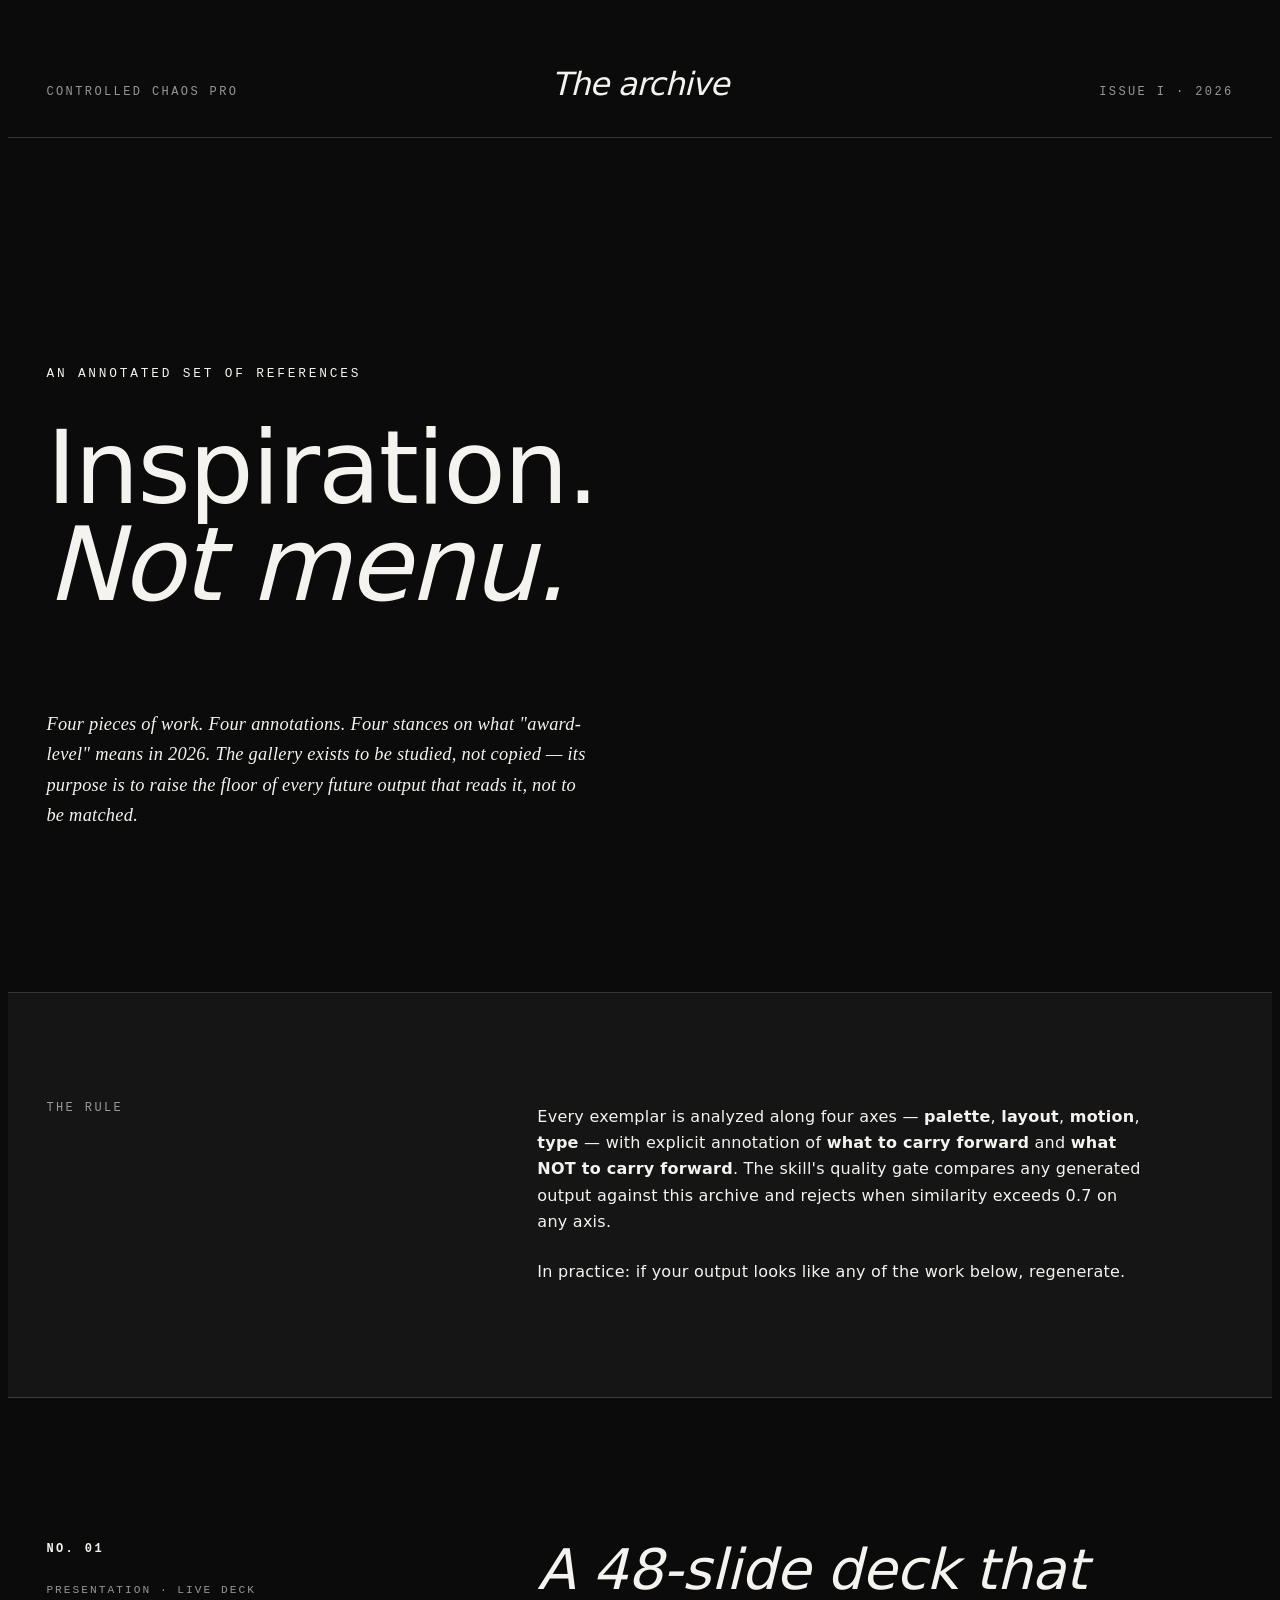
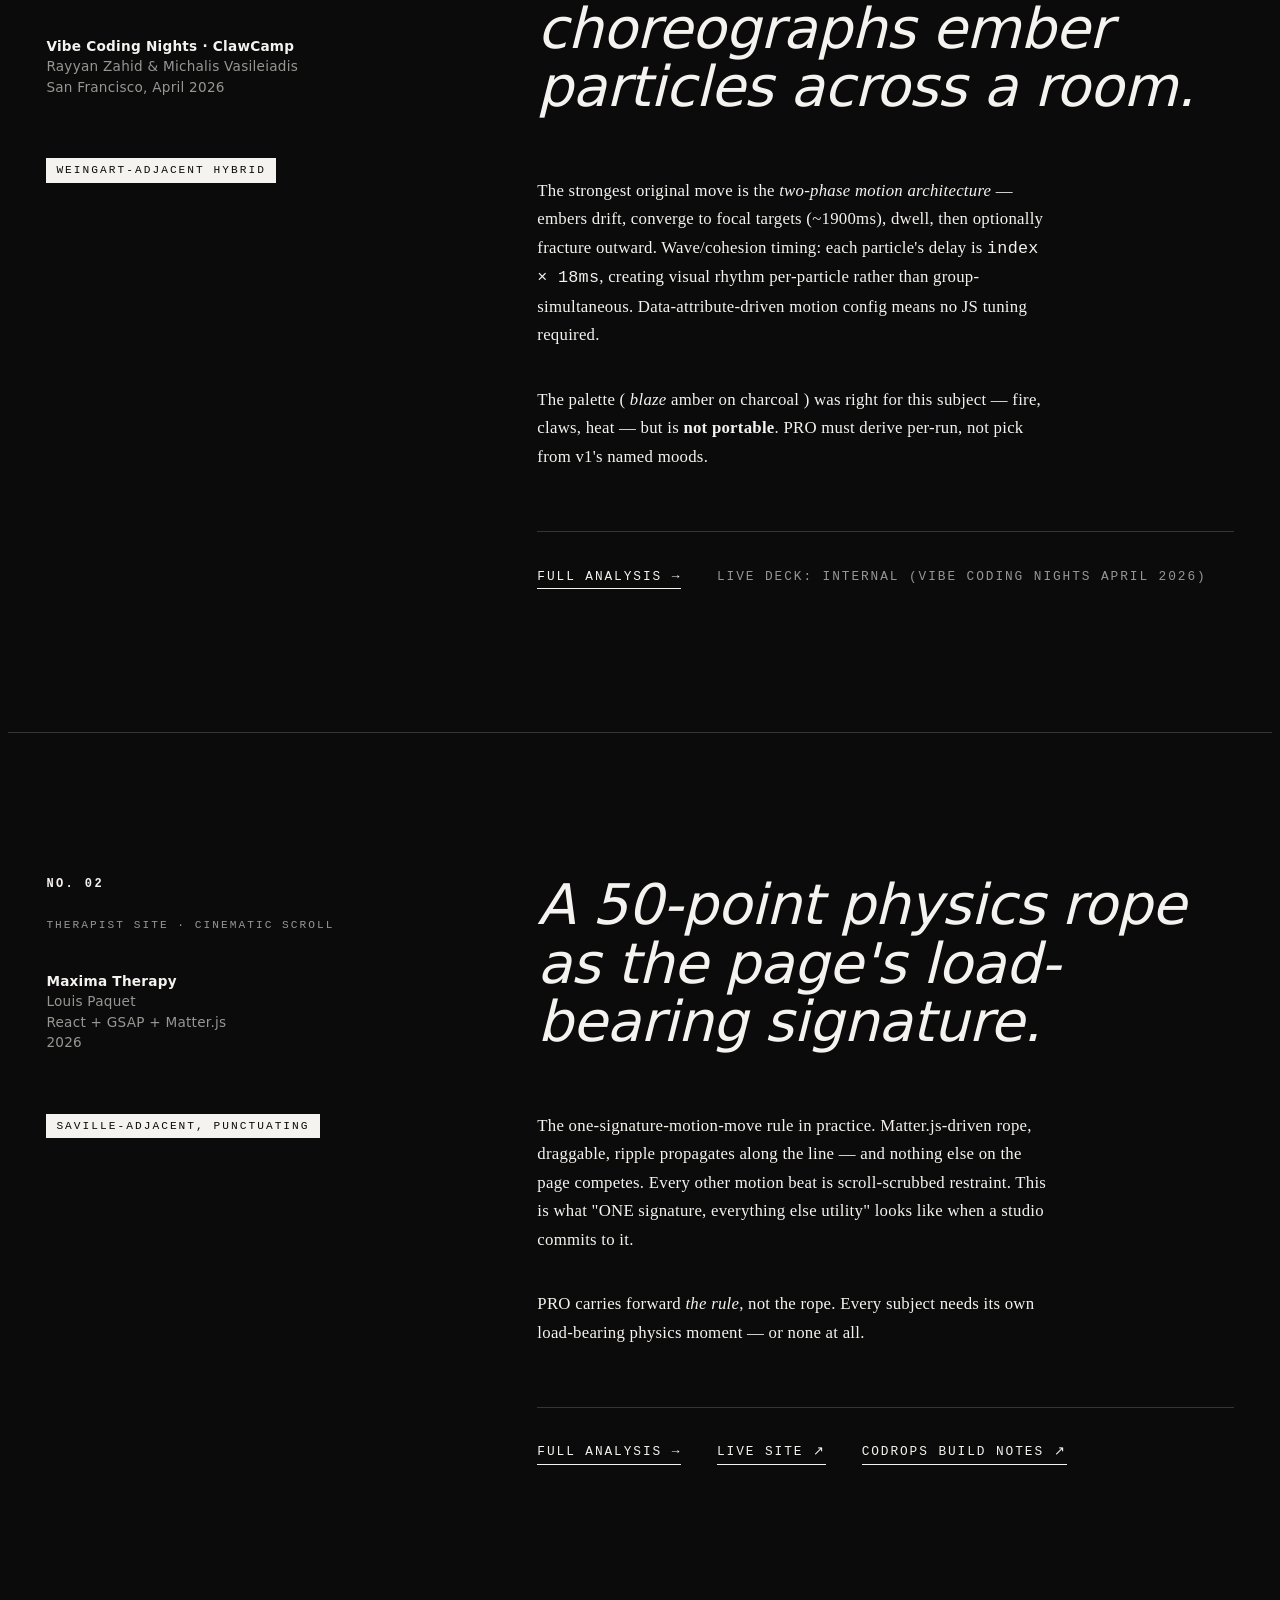
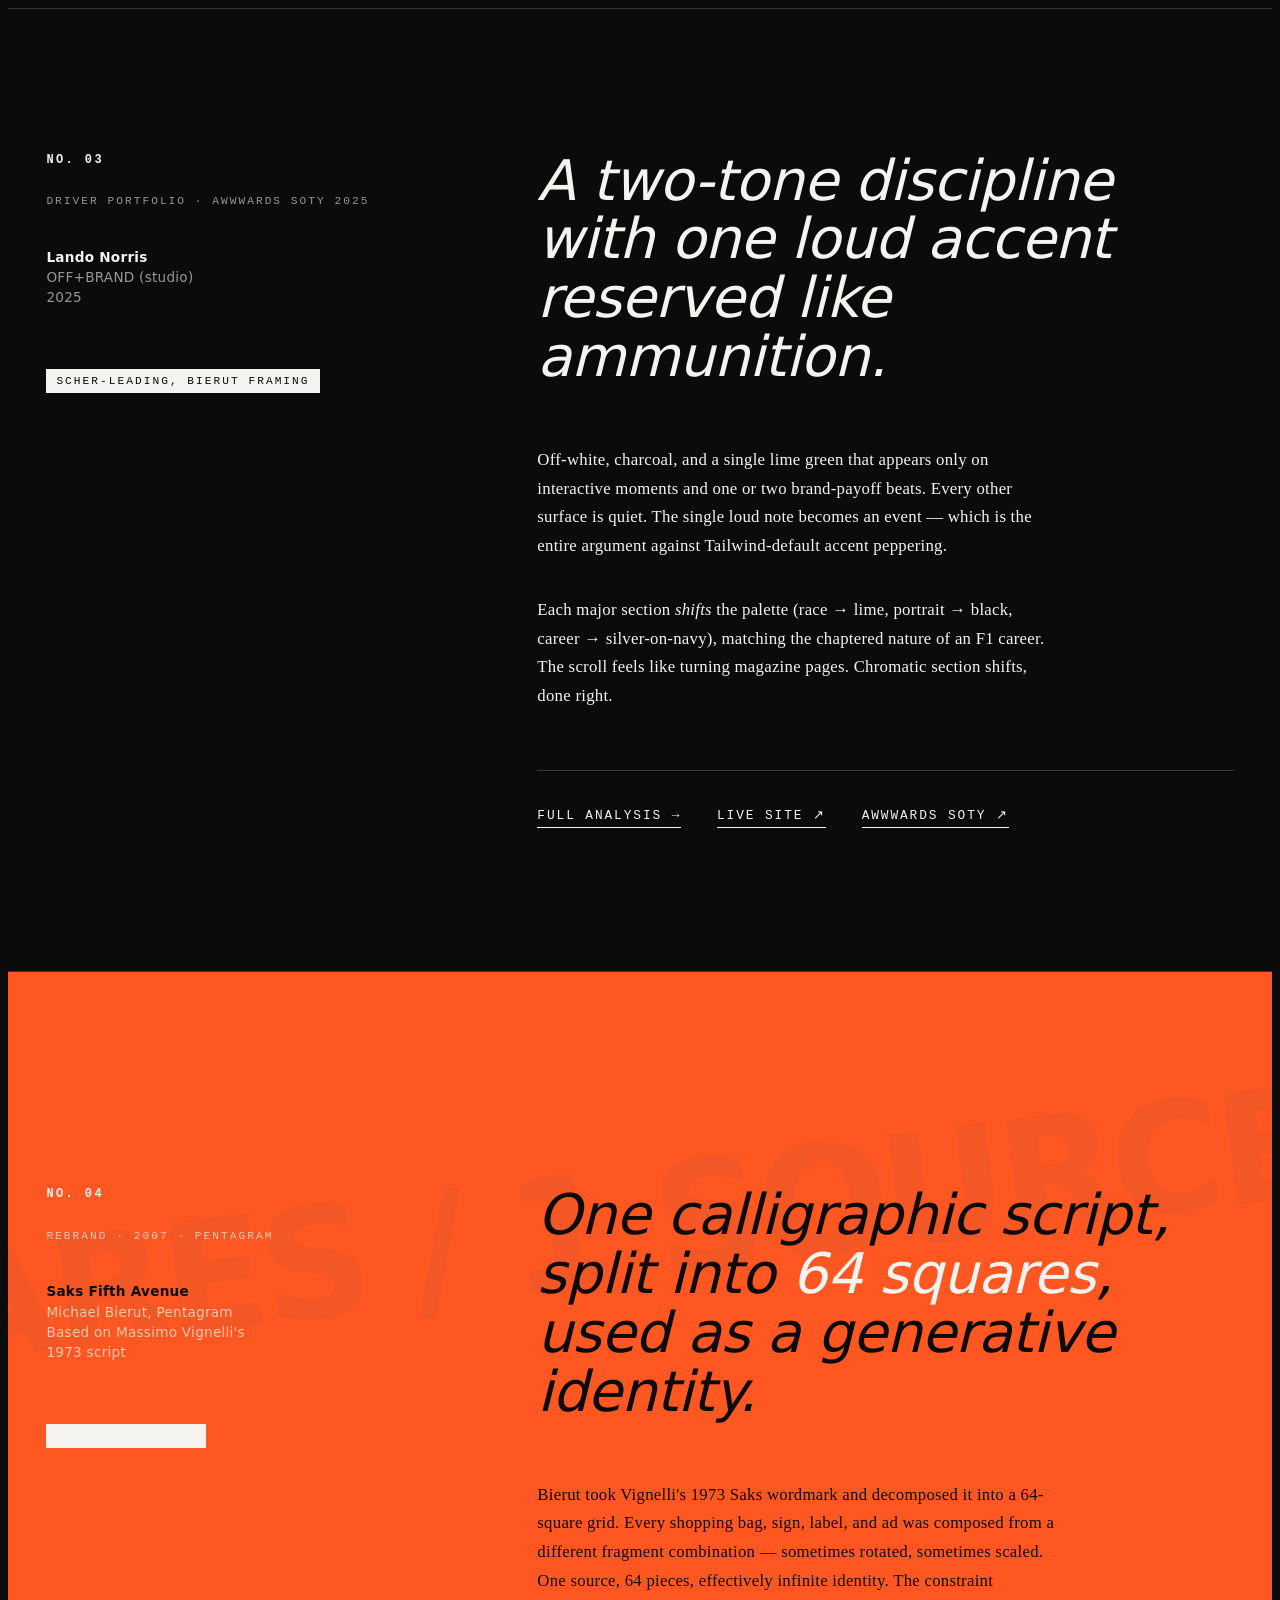
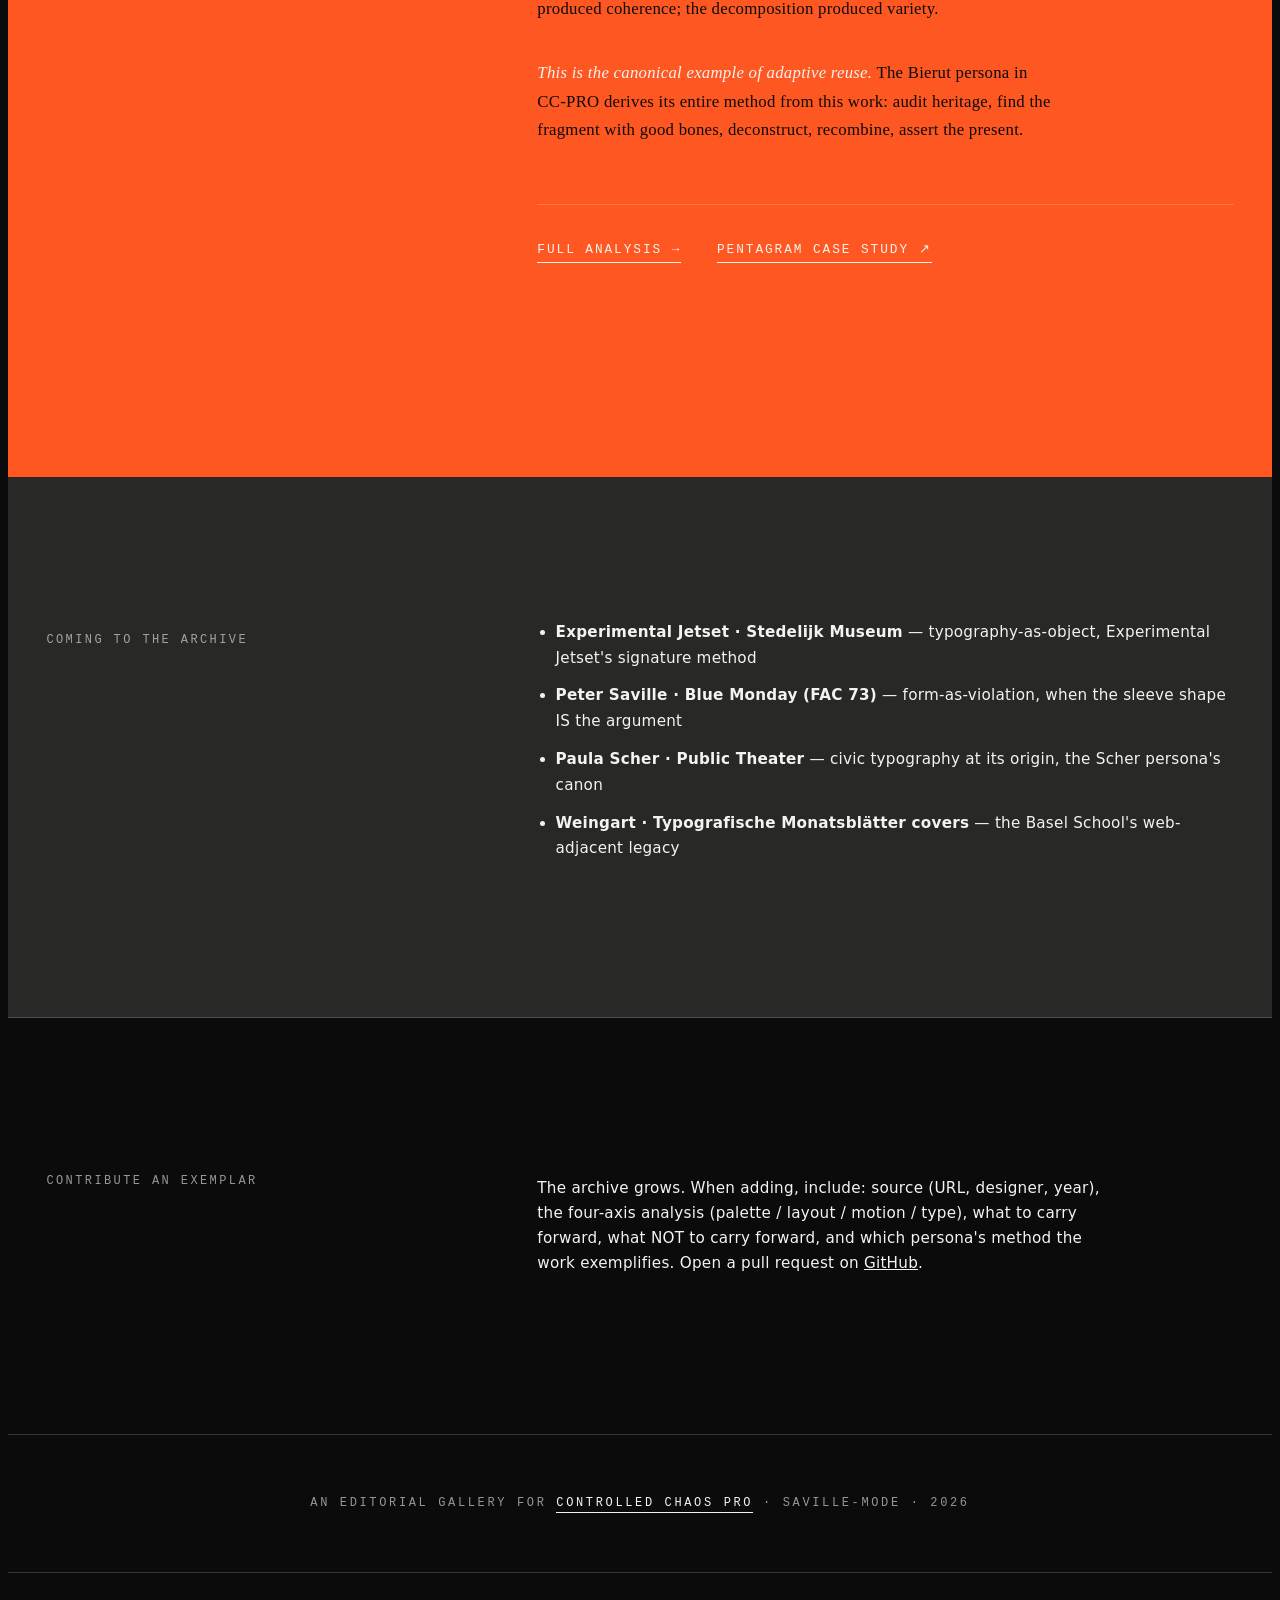
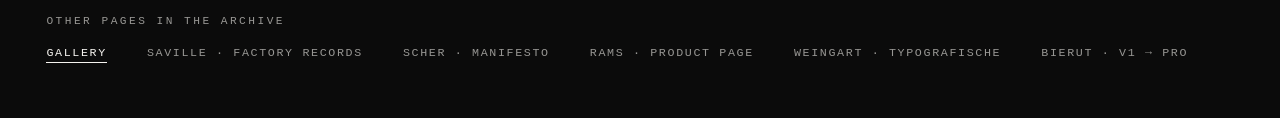
==== commit 9adbf8da: "Discoverability: Live-pages section in README + archive nav on every page Six rendered pages had bee" ====
--- a/gallery/index.html
+++ b/gallery/index.html
@@ -578,5 +578,56 @@
     document.querySelectorAll('.m-reveal, .m-stagger, .m-clip-up, .m-scale-in')
       .forEach(el => io.observe(el));
   </script>
+  <nav aria-label="Archive navigation" class="archive-nav">
+    <style>
+      .archive-nav {
+        padding: 2.5rem var(--gutter, 2rem) 3rem;
+        border-top: 1px solid var(--color-border);
+      }
+      .archive-nav__label {
+        font-family: var(--font-accent, ui-monospace, monospace);
+        font-size: 0.7rem;
+        letter-spacing: 0.22em;
+        text-transform: uppercase;
+        color: var(--color-muted);
+        margin: 0 0 1rem;
+      }
+      .archive-nav__list {
+        list-style: none; padding: 0; margin: 0;
+        display: flex; flex-wrap: wrap;
+        gap: 1rem 2.5rem;
+        font-family: var(--font-accent, ui-monospace, monospace);
+        font-size: 0.73rem;
+        letter-spacing: 0.14em;
+        text-transform: uppercase;
+      }
+      .archive-nav__list a {
+        color: var(--color-muted);
+        text-decoration: none;
+        border-bottom: 1px solid transparent;
+        padding-bottom: 2px;
+        transition: color 200ms ease-out, border-color 200ms ease-out;
+      }
+      .archive-nav__list a:hover {
+        color: var(--color-accent);
+        border-bottom-color: var(--color-accent);
+      }
+      .archive-nav__list .current {
+        color: var(--color-fg);
+        border-bottom: 1px solid var(--color-fg);
+        pointer-events: none;
+      }
+    </style>
+    <p class="archive-nav__label">Other pages in the archive</p>
+    <ul class="archive-nav__list">
+      <li><a href="./index.html" class="current">Gallery</a></li>
+      <li><a href="../examples/saville-test/index.html">Saville · Factory Records</a></li>
+      <li><a href="../examples/scher-test/index.html">Scher · Manifesto</a></li>
+      <li><a href="../examples/rams-test/index.html">Rams · Product page</a></li>
+      <li><a href="../examples/weingart-test/index.html">Weingart · Typografische</a></li>
+      <li><a href="../examples/bierut-test/index.html">Bierut · v1 → PRO</a></li>
+    </ul>
+  </nav>
+
 </body>
 </html>
